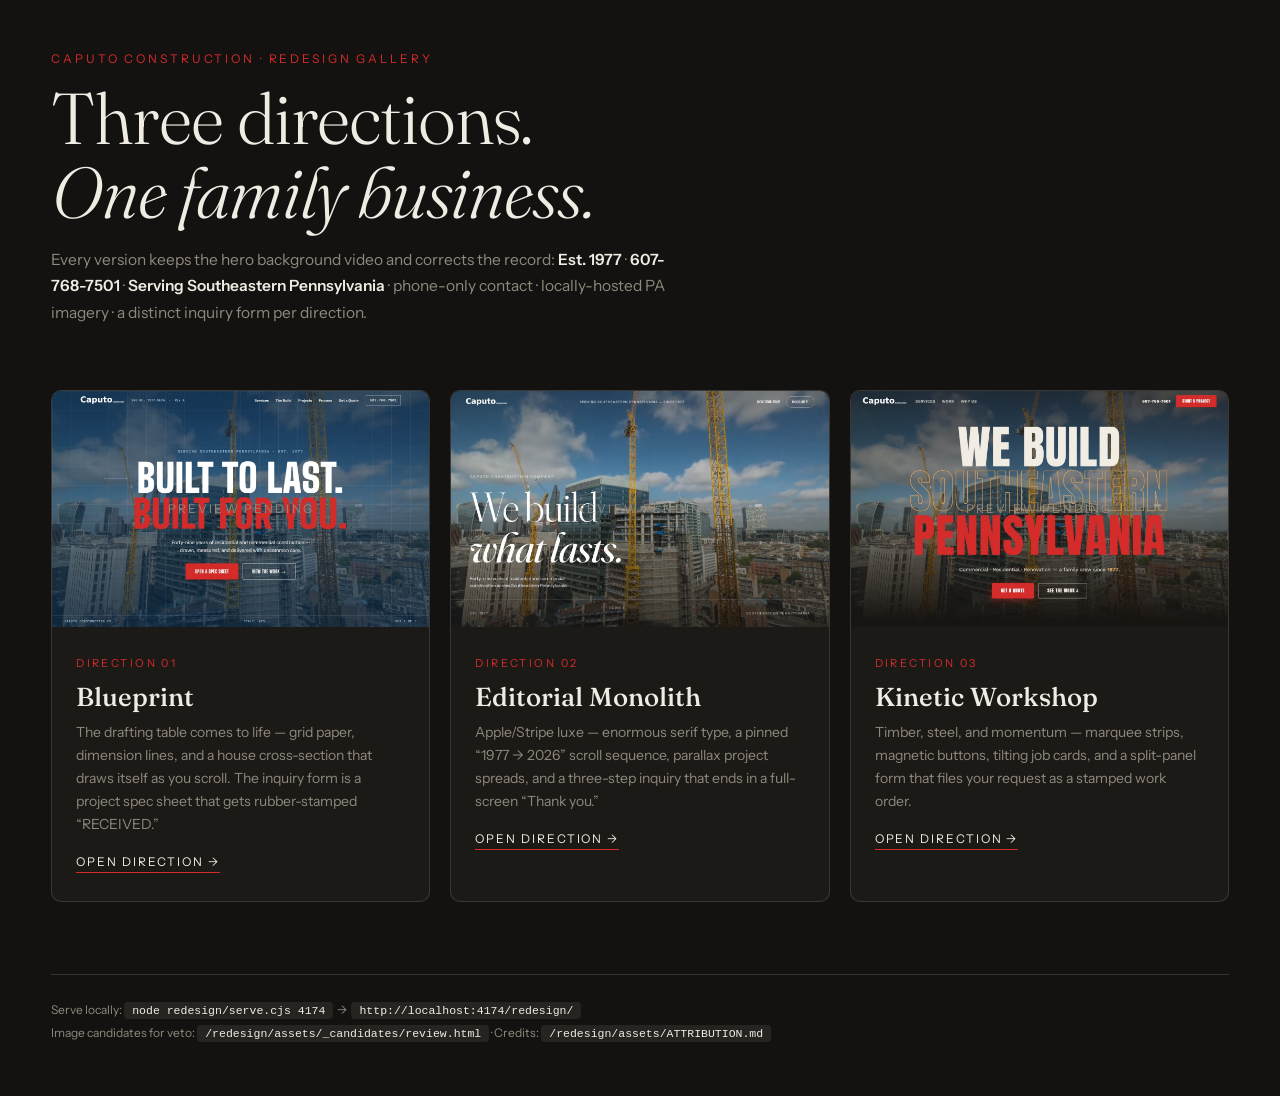
==== redesign/index.html @ 02671639 "feat(redesign): 3-version design gallery — Blueprint / Editorial Monolith / Kinetic Workshop - Local" ====
<!DOCTYPE html>
<html lang="en">
<head>
<meta charset="UTF-8">
<meta name="viewport" content="width=device-width, initial-scale=1.0">
<meta name="robots" content="noindex">
<title>Caputo Redesign Gallery — 3 Directions</title>
<link rel="preconnect" href="https://fonts.googleapis.com">
<link rel="preconnect" href="https://fonts.gstatic.com" crossorigin>
<link href="https://fonts.googleapis.com/css2?family=Fraunces:ital,opsz,wght@0,9..144,300;0,9..144,500;1,9..144,300&family=Instrument+Sans:wght@400;500;600&display=swap" rel="stylesheet">
<style>
  :root { --bg:#131210; --card:#1C1A17; --line:rgba(240,236,228,.14); --txt:#F0ECE4; --mut:#8F887C; --red:#D42B2B; }
  * { margin:0; padding:0; box-sizing:border-box; }
  body { font-family:'Instrument Sans',sans-serif; background:var(--bg); color:var(--txt); min-height:100vh; padding:clamp(24px,4vw,64px); }
  header { max-width:1200px; margin:0 auto clamp(36px,5vw,64px); }
  .kick { color:var(--red); font-size:12px; letter-spacing:.24em; text-transform:uppercase; margin-bottom:16px; }
  h1 { font-family:'Fraunces',serif; font-weight:300; font-size:clamp(38px,6vw,72px); line-height:1.02; letter-spacing:-.015em; }
  h1 em { font-style:italic; }
  .sub { color:var(--mut); max-width:640px; margin-top:18px; font-size:15.5px; line-height:1.7; }
  .sub strong { color:var(--txt); font-weight:600; }
  .grid { max-width:1200px; margin:0 auto; display:grid; grid-template-columns:repeat(3,1fr); gap:20px; }
  @media (max-width:960px){ .grid { grid-template-columns:1fr; } }
  .card { display:block; text-decoration:none; color:inherit; background:var(--card); border:1px solid var(--line); border-radius:10px; overflow:hidden; transition:transform .35s cubic-bezier(.22,1,.36,1), border-color .3s, box-shadow .35s; }
  .card:hover { transform:translateY(-6px); border-color:rgba(240,236,228,.4); box-shadow:0 30px 60px rgba(0,0,0,.45); }
  .thumb { aspect-ratio:16/10; background:#26231E; position:relative; overflow:hidden; }
  .thumb img { width:100%; height:100%; object-fit:cover; object-position:top; transition:transform .6s cubic-bezier(.22,1,.36,1); }
  .card:hover .thumb img { transform:scale(1.04); }
  .thumb .pend { position:absolute; inset:0; display:flex; align-items:center; justify-content:center; color:var(--mut); font-size:12px; letter-spacing:.18em; text-transform:uppercase; }
  .body { padding:24px 24px 28px; }
  .no { font-size:11px; letter-spacing:.22em; color:var(--red); }
  .body h2 { font-family:'Fraunces',serif; font-weight:500; font-size:26px; margin:10px 0 8px; }
  .body p { color:var(--mut); font-size:14px; line-height:1.65; }
  .open { display:inline-block; margin-top:18px; font-size:12px; letter-spacing:.16em; text-transform:uppercase; color:var(--txt); border-bottom:1px solid var(--red); padding-bottom:3px; }
  footer { max-width:1200px; margin:clamp(40px,6vw,72px) auto 0; padding-top:24px; border-top:1px solid var(--line); color:var(--mut); font-size:12px; line-height:1.9; }
  footer code { color:var(--txt); background:rgba(240,236,228,.08); padding:2px 8px; border-radius:4px; font-size:11.5px; }
</style>
</head>
<body>
<header>
  <p class="kick">Caputo Construction · Redesign Gallery</p>
  <h1>Three directions.<br><em>One family business.</em></h1>
  <p class="sub">Every version keeps the hero background video and corrects the record: <strong>Est. 1977</strong> · <strong>607-768-7501</strong> · <strong>Serving Southeastern Pennsylvania</strong> · phone-only contact · locally-hosted PA imagery · a distinct inquiry form per direction.</p>
</header>

<div class="grid">
  <a class="card" href="/redesign/v1-blueprint/">
    <div class="thumb"><img src="/redesign/thumbs/v1.jpg" alt="" onerror="this.remove()"><span class="pend">Preview pending</span></div>
    <div class="body">
      <span class="no">DIRECTION 01</span>
      <h2>Blueprint</h2>
      <p>The drafting table comes to life — grid paper, dimension lines, and a house cross-section that draws itself as you scroll. The inquiry form is a project spec sheet that gets rubber-stamped &ldquo;RECEIVED.&rdquo;</p>
      <span class="open">Open direction &rarr;</span>
    </div>
  </a>
  <a class="card" href="/redesign/v2-monolith/">
    <div class="thumb"><img src="/redesign/thumbs/v2.jpg" alt="" onerror="this.remove()"><span class="pend">Preview pending</span></div>
    <div class="body">
      <span class="no">DIRECTION 02</span>
      <h2>Editorial Monolith</h2>
      <p>Apple/Stripe luxe — enormous serif type, a pinned &ldquo;1977 &rarr; 2026&rdquo; scroll sequence, parallax project spreads, and a three-step inquiry that ends in a full-screen &ldquo;Thank you.&rdquo;</p>
      <span class="open">Open direction &rarr;</span>
    </div>
  </a>
  <a class="card" href="/redesign/v3-workshop/">
    <div class="thumb"><img src="/redesign/thumbs/v3.jpg" alt="" onerror="this.remove()"><span class="pend">Preview pending</span></div>
    <div class="body">
      <span class="no">DIRECTION 03</span>
      <h2>Kinetic Workshop</h2>
      <p>Timber, steel, and momentum — marquee strips, magnetic buttons, tilting job cards, and a split-panel form that files your request as a stamped work order.</p>
      <span class="open">Open direction &rarr;</span>
    </div>
  </a>
</div>

<footer>
  Serve locally: <code>node redesign/serve.cjs 4174</code> &nbsp;→&nbsp; <code>http://localhost:4174/redesign/</code><br>
  Image candidates for veto: <code>/redesign/assets/_candidates/review.html</code> · Credits: <code>/redesign/assets/ATTRIBUTION.md</code>
</footer>
</body>
</html>
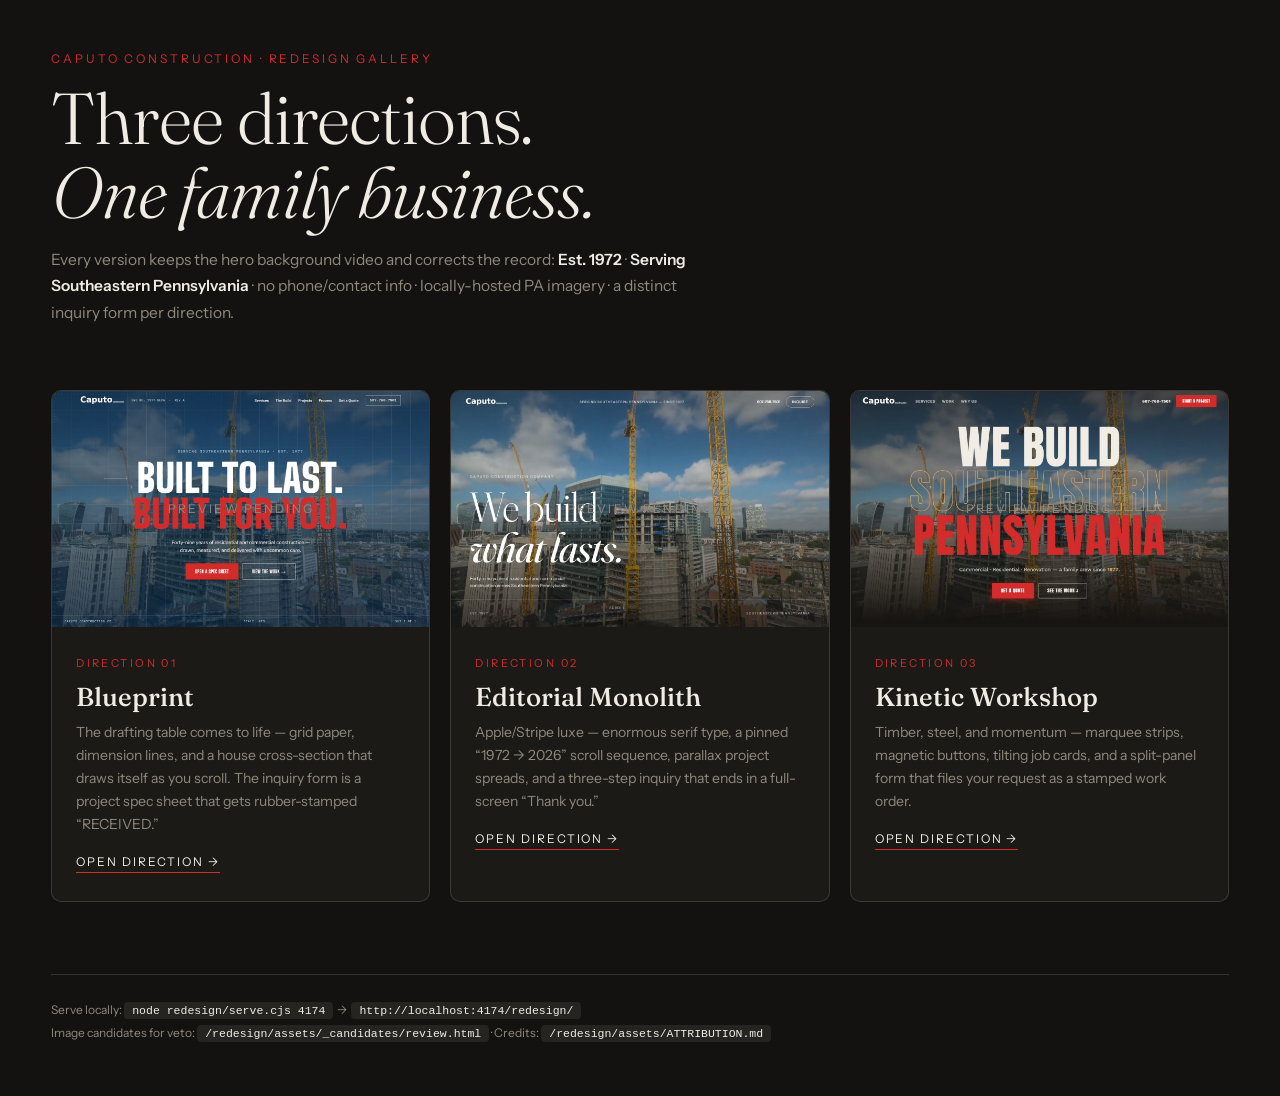
==== commit 5fcb255a: "fix(redesign): purge all phone numbers; founding year 1972 everywhere - Ali's call 2026-08-14: 1972 " ====
--- a/redesign/index.html
+++ b/redesign/index.html
@@ -39,7 +39,7 @@
 <header>
   <p class="kick">Caputo Construction · Redesign Gallery</p>
   <h1>Three directions.<br><em>One family business.</em></h1>
-  <p class="sub">Every version keeps the hero background video and corrects the record: <strong>Est. 1977</strong> · <strong>607-768-7501</strong> · <strong>Serving Southeastern Pennsylvania</strong> · phone-only contact · locally-hosted PA imagery · a distinct inquiry form per direction.</p>
+  <p class="sub">Every version keeps the hero background video and corrects the record: <strong>Est. 1972</strong> · <strong>Serving Southeastern Pennsylvania</strong> · no phone/contact info · locally-hosted PA imagery · a distinct inquiry form per direction.</p>
 </header>
 
 <div class="grid">
@@ -57,7 +57,7 @@
     <div class="body">
       <span class="no">DIRECTION 02</span>
       <h2>Editorial Monolith</h2>
-      <p>Apple/Stripe luxe — enormous serif type, a pinned &ldquo;1977 &rarr; 2026&rdquo; scroll sequence, parallax project spreads, and a three-step inquiry that ends in a full-screen &ldquo;Thank you.&rdquo;</p>
+      <p>Apple/Stripe luxe — enormous serif type, a pinned &ldquo;1972 &rarr; 2026&rdquo; scroll sequence, parallax project spreads, and a three-step inquiry that ends in a full-screen &ldquo;Thank you.&rdquo;</p>
       <span class="open">Open direction &rarr;</span>
     </div>
   </a>
